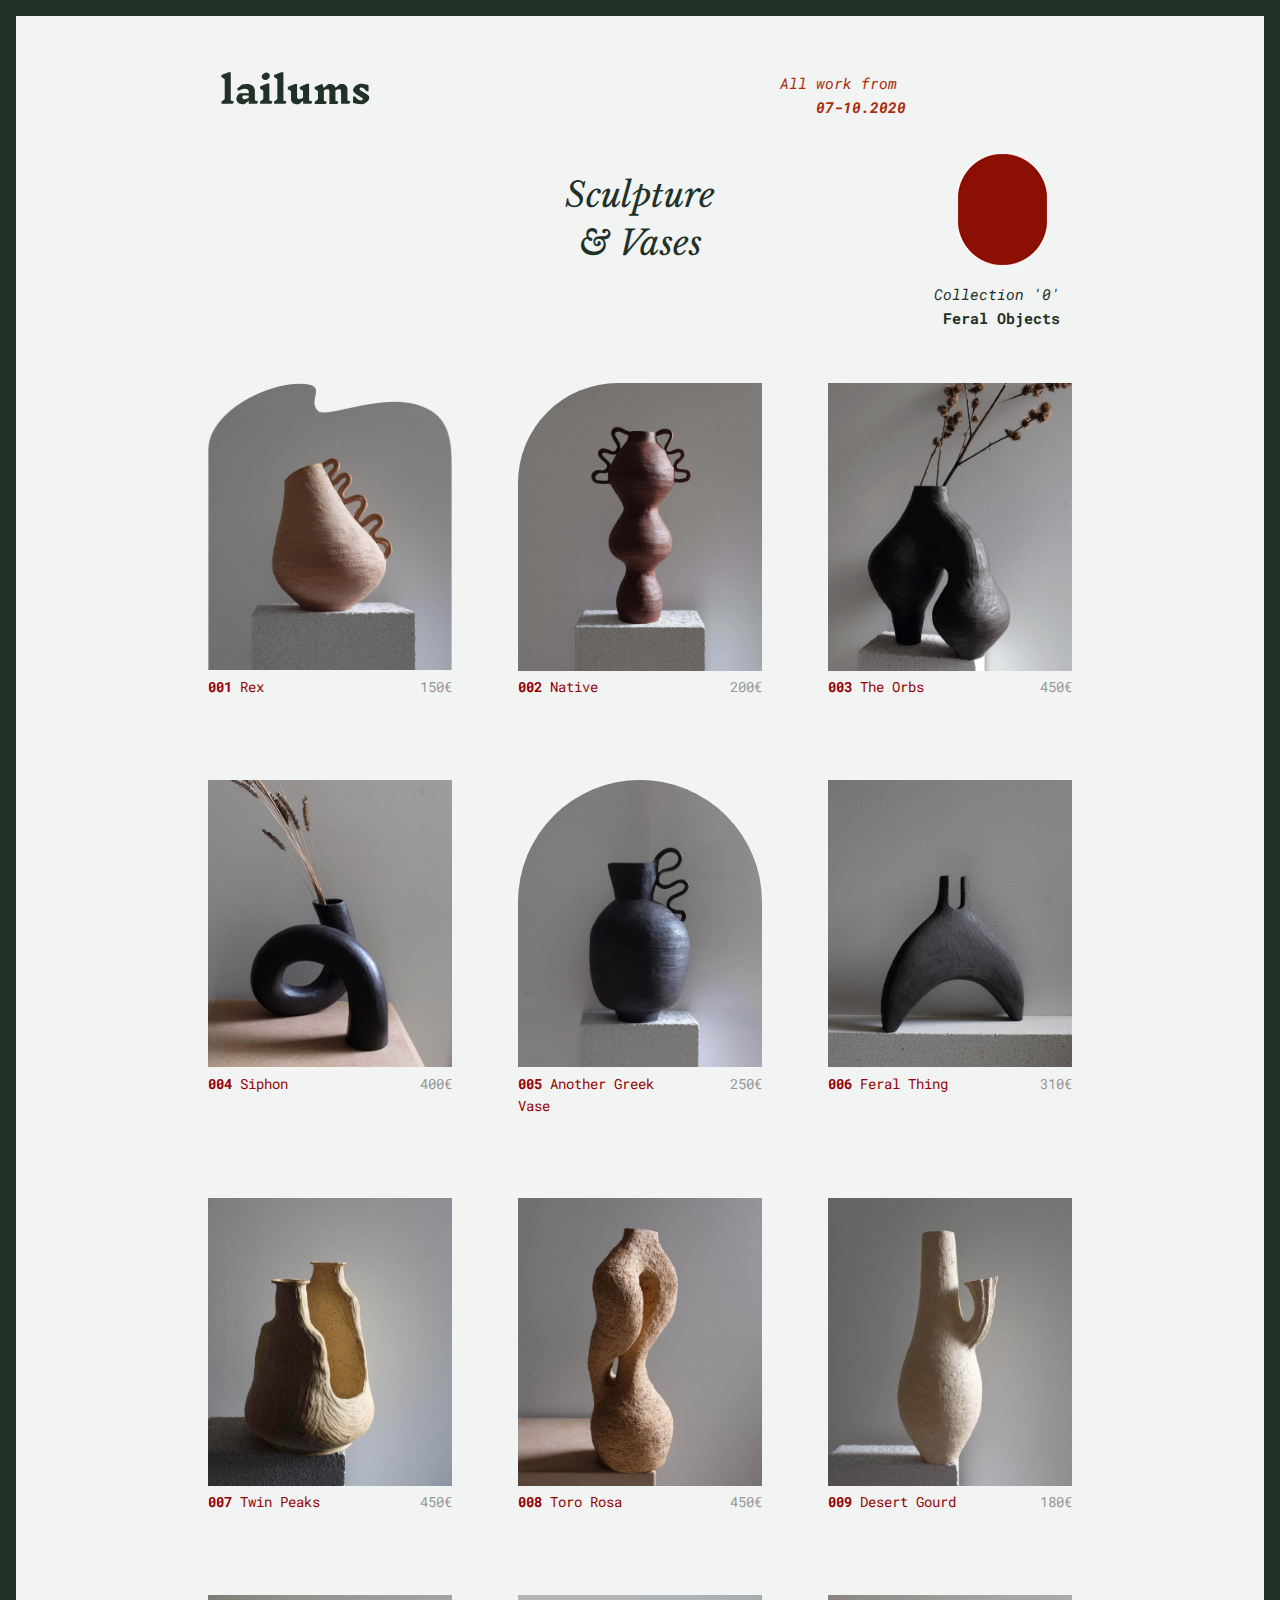
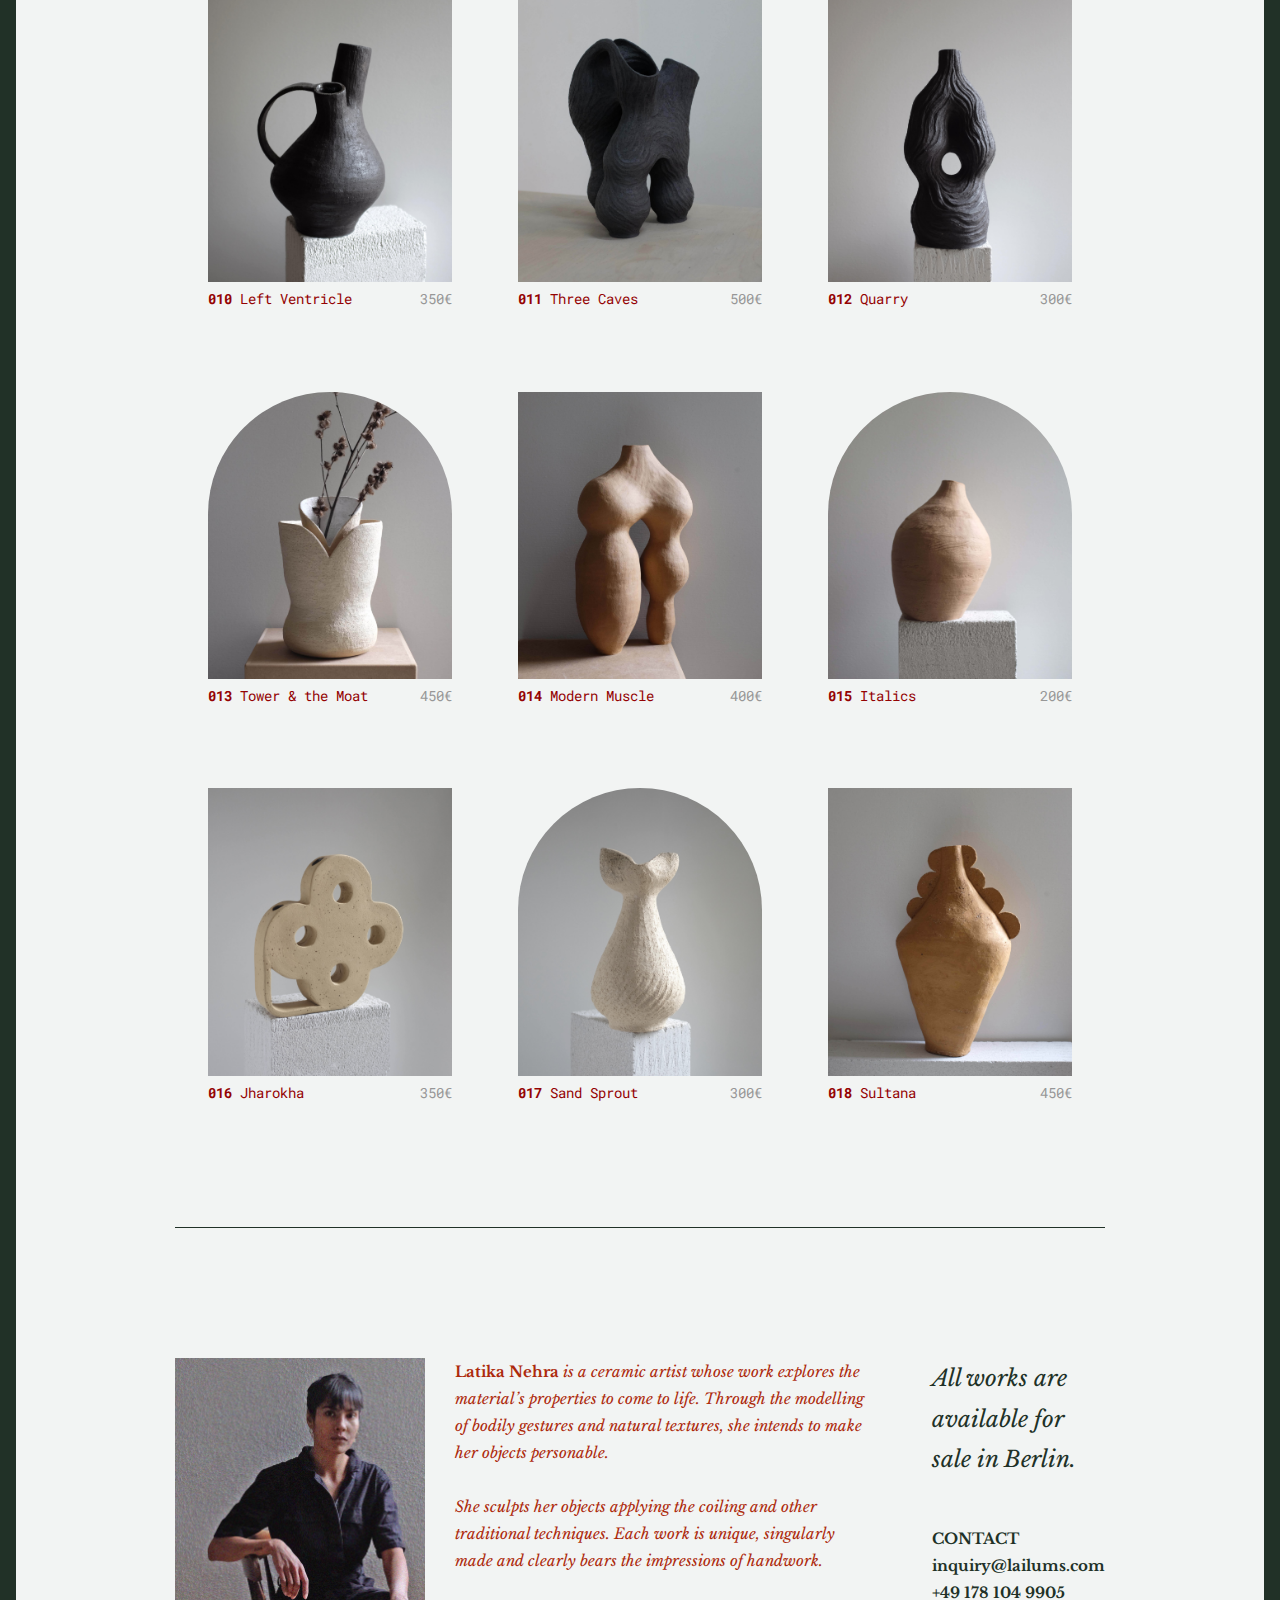
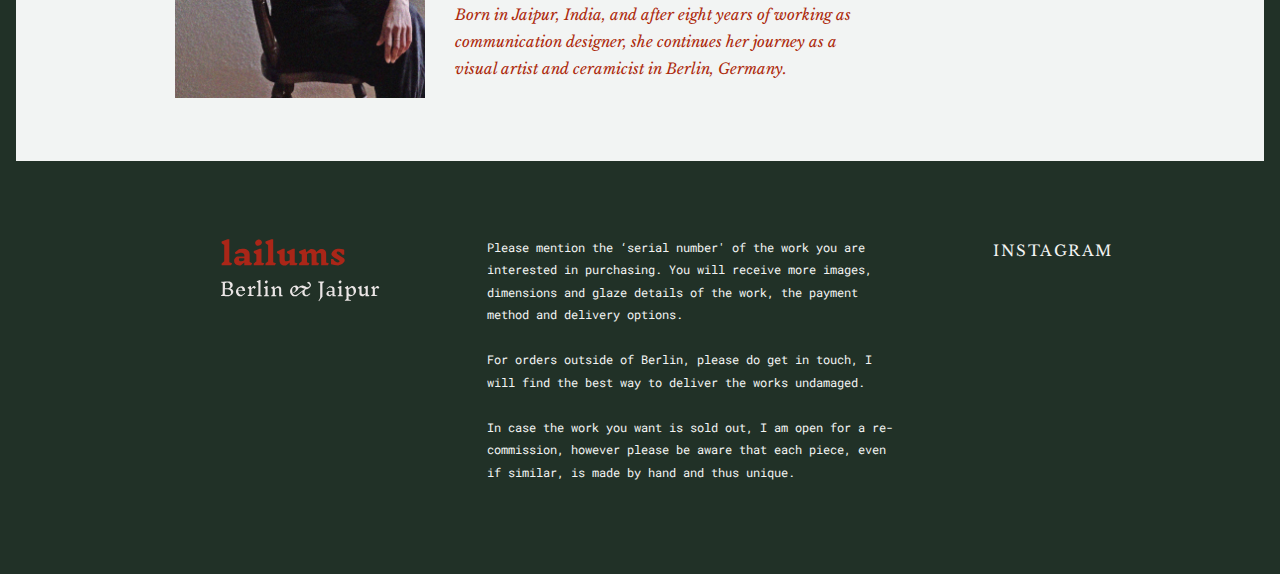
==== home.html @ a03e81b4 "Get new page structure and CSS" ====
<!DOCTYPE html>
<html>
<head>

    <title>&#167;&#167; lailums &#167;&#167;</title>
	<meta charset="utf-8">
  <meta name="viewport" content="width=device-width, initial-scale=1" />

  <link href="https://fonts.googleapis.com/css2?family=Libre+Baskerville:ital,wght@0,400;0,700;1,400&family=Roboto+Mono:ital,wght@0,400;0,600;1,400;1,600&display=swap" rel="stylesheet">
  <!--<link href="https://fonts.googleapis.com/css2?family=IBM+Plex+Mono:ital,wght@0,300;0,400;0,600;1,400&family=IBM+Plex+Sans:ital,wght@0,300;0,400;0,600;1,400;1,600&display=swap" rel="stylesheet">-->

	<link rel="stylesheet" type="text/css" href="css/reset.css">
	<link rel="stylesheet" type="text/css" href="css/variables.css">
  <link rel="stylesheet" type="text/css" href="css/style.css">
  <link rel="stylesheet" type="text/css" href="css/modal.css">

  <script type="text/javascript" src="js/default.js"></script>
  <link rel="icon" type="image/png" href="img/favicon.png">

</head>
<body>
  
<div id="wrapper">
  <div id="header">
    <div id="logo">
      <img src='img/logo.svg' style="width: 10rem;"/>
    </div>
    <div id="title">
      Sculpture<br>& Vases
    </div>
    <div id="description">
      <i>All work from<br><b>&ensp;&ensp;&ensp;&ensp;07-10.2020</b></i>
      <div id="description-note">
        <img src='img/bindi1.gif' /><br>
        <i>Collection '0'</i><br><b>Feral Objects</b>
      </div>
    </div>
  </div>

  <div id="main">

    <div class="vase" onclick="openLightbox('Lightbox1');toSlide(1)" alt="vase-001">
      <svg width='244px' height = '287px' viewBox= "0 0 244px 342px">
        <defs>
          <mask id = "wave">
            <image width='244px' height = '342px' xlink:href="img/curve-box.png"/>
          </mask> 
        </defs>
        <image mask="url(#wave)" width='244px' height = '287px' xlink:href="img/V1.jpg"/>
      </svg>
      <div class="vase description">
        <div class="vase title"><b>001</b> Rex</div>
        <div class="vase price">150€</div>
      </div>
    </div>

    <div class="vase roundedLeft">
      <img src='img/V2.jpg' alt="vase-002"/>
      <div class="vase description">
        <div class="vase title"><b>002</b> Native</div>
        <div class="vase price">200€</div>
      </div>
    </div>

    <div class="vase" alt="vase-003">
      <img src='img/V3.jpg' alt="vase-003"/>
      <div class="vase description">
        <div class="vase title"><b>003</b> The Orbs</div>
        <div class="vase price">450€</div>
      </div>
    </div>

    <div class="vase">
      <img src='img/V4.jpg' alt="vase-004"/>
      <div class="vase description">
        <div class="vase title"><b>004</b> Siphon</div>
        <div class="vase price">400€</div>
      </div>
    </div>

    <div class="vase roundedTop">
      <img src='img/V5.jpg' alt="vase-005"/>
      <div class="vase description">
        <div class="vase title"><b>005</b> Another Greek Vase</div>
        <div class="vase price">250€</div>
      </div>
    </div>

    <div class="vase">
      <img src='img/V6.jpg' alt="vase-006"/>
      <div class="vase description">
        <div class="vase title"><b>006</b> Feral Thing</div>
        <div class="vase price">310€</div>
      </div>
    </div>

    <div class="vase">
      <img src='img/V7.jpg' alt="vase-007"/>
      <div class="vase description">
        <div class="vase title"><b>007</b> Twin Peaks</div>
        <div class="vase price">450€</div>
      </div>
    </div>

    <div class="vase">
      <img src='img/V8.jpg' alt="vase-008"/>
      <div class="vase description">
        <div class="vase title"><b>008</b> Toro Rosa</div>
        <div class="vase price">450€</div>
      </div>
    </div>

    <div class="vase">
      <img src='img/V9.jpg' alt="vase-009"/>
      <div class="vase description">
        <div class="vase title"><b>009</b> Desert Gourd</div>
        <div class="vase price">180€</div>
      </div>
    </div>

    <div class="vase">
      <img src='img/V10.jpg' alt="vase-010"/>
      <div class="vase description">
        <div class="vase title"><b>010</b> Left Ventricle</div>
        <div class="vase price">350€</div>
      </div>
    </div>

    <div class="vase">
      <img src='img/V11.jpg' alt="vase-011"/>
      <div class="vase description">
        <div class="vase title"><b>011</b> Three Caves</div>
        <div class="vase price">500€</div>
      </div>
    </div>

    <div class="vase">
      <img src='img/V12.jpg' alt="vase-012"/>
      <div class="vase description">
        <div class="vase title"><b>012</b> Quarry</div>
        <div class="vase price">300€</div>
      </div>
    </div>

    <div class="vase roundedTop">
      <img src='img/V13.jpg' alt="vase-013"/>
      <div class="vase description">
        <div class="vase title"><b>013</b> Tower & the Moat</div>
        <div class="vase price">450€</div>
      </div>
    </div>

    <div class="vase">
      <img src='img/V14.jpg' alt="vase-014"/>
      <div class="vase description">
        <div class="vase title"><b>014</b> Modern Muscle</div>
        <div class="vase price">400€</div>
      </div>
    </div>

    <div class="vase roundedTop">
      <img src='img/V15.jpg' alt="vase-015"/>
      <div class="vase description">
        <div class="vase title"><b>015</b> Italics</div>
        <div class="vase price">200€</div>
      </div>
    </div>

    <div class="vase">
      <img src='img/V16.jpg' alt="vase-016"/>
      <div class="vase description">
        <div class="vase title"><b>016</b> Jharokha</div>
        <div class="vase price">350€</div>
      </div>
    </div>

    <div class="vase roundedTop">
      <img src='img/V17.jpg' alt="vase-017"/>
      <div class="vase description">
        <div class="vase title"><b>017</b> Sand Sprout</div>
        <div class="vase price">300€</div>
      </div>
    </div>

    <div class="vase">
      <img src='img/V18.jpg' alt="vase-018"/>
      <div class="vase description">
        <div class="vase title"><b>018</b> Sultana</div>
        <div class="vase price">450€</div>
      </div>
    </div>


  </div>

  <div id="footer">
    <div id="artistImage">
      <img src="img/Portrait-lailums.jpg" width="100%"/>
    </div>
    <div id="artistInfo">
      <b> Latika Nehra</b> <i> is a ceramic artist whose work explores the material’s properties to come to life. Through the modelling of bodily gestures and natural textures, she intends to make her objects personable. <br> 

        <br>She sculpts her objects applying the coiling and other traditional techniques. Each work is unique, singularly made and clearly bears the impressions of handwork. </br>
        
        <br>Born in Jaipur, India, and after eight years of working as communication designer, she continues her journey as a visual artist and ceramicist in Berlin, Germany. </br>
        
         </i>
    </div>
    <div id="Contact">
      <i>All works are available for sale in Berlin.</i>
      <div id="email">
        CONTACT<br>inquiry@lailums.com<br>+49 178 104 9905
      </div>
    </div>
  </div>

  <div id="Lightbox1" class="modal">
    <div class="close pointer" onclick="closeLightbox('Lightbox1')">&#8225;</div>
    <div class="modal-content">
      <div class="slide">
          <img src="img/vase-001.jpg" class="image-slide" />
      </div>
      <div class="slide">
          <img src="img/vase-001-01.jpg" class="image-slide" />
      </div>    
      <div class="slide">
          <img src="img/vase-001-02.jpg" class="image-slide"/>
      </div>
      <a class="previous" onclick="changeSlide(-1)">&#x2190;</a>
      <a class="next" onclick="changeSlide(1)">&#8594;</a>
      vase no.2108
    </div>
  </div>

  <!--
  <div id="Lightbox2" class="modal">
    <div class="close pointer" onclick="closeLightbox('Lightbox2')">&times;</div>
    <div class="modal-content">
      <div class="slide">
          <img src="img/vase-002.jpg" class="image-slide" />
      </div>
      <div class="slide">
          <img src="img/vase-001-01.jpg" class="image-slide" />
      </div>    
      <div class="slide">
          <img src="img/vase-001-02.jpg" class="image-slide"/>
      </div>
      <a class="previous" onclick="changeSlide(-1)">&#x2190;</a>
      <a class="next" onclick="changeSlide(1)">&#8594;</a>
      the orb
    </div>
  </div>
  -->

</div>

<div id="base">
  <div id="base-logo">
    <img src='img/logo-red.svg' style="width: 11rem;"/><br><br>

  </div>

  <div id="base-note">
     Please mention the ‘serial number' of the work you are interested in purchasing.  You will receive more images, dimensions and glaze details of the work, the payment method and delivery options. </br>

    <br>For orders outside of Berlin, please do get in touch, I will find the best way to deliver the works undamaged.<br>

    <br> In case the work you want is sold out, I am open for a re-commission, however please be aware that each piece, even if similar, is made by hand and thus unique.</br>
  </div>

  <div id="base-social">
    <a href="https://www.instagram.com/lailummake/">INSTAGRAM</a><br>
    
  </div>
  
</div>

</body>
</html>
---- css/variables.css ----
:root {

  /* fonts */
  --font-family:  'Libre Baskerville', serif;;
  --font-family-mono:  'Roboto Mono', monospace;;

  --color-white: #FFF;
  --color-black: #131313;

  --color-highlight: #00F;

  --color-font: var(--color-black);
  --color-bg:   var(--color-white);

}

/*@media (prefers-color-scheme: dark) {
  :root {
    --color-font:        #eee;

    --color-bg:          #232429;
    --color-highlight:   #f0f;
  }
}*/
---- css/style.css ----
* {
  position: relative;
  box-sizing: border-box;
}

html, body {
  font-family: var(--font-family);
  color: var(--color-font);
  background: var(--color-bg);

  font-size: 15px;
  line-height: 1.6;
  background-color: #F2F4F3;
  border: solid 8px #213127;
  box-sizing: border-box;
}

#wrapper {
  padding: 1rem;
  width: 100%;
  max-width: 960px;
  margin: 40px auto;
}

#cover {
  padding: 2rem;
  width: 100%;
  max-width: 960px;
  margin: 40px auto;
  border: solid 8px #AD2A0C;
}

#header {
  /*background: #00F;*/
  display: flex;
  margin-bottom: 20px;
}
#logo {
  /*background: #0F0;*/
  flex: 1;
  padding-left: 3rem;
}
#title {
  /*background: #0FF;*/
  flex: 1;
  padding-top: 100px;
  text-align: center;
  font-size: 2.3rem;
  line-height: 1.4;
  font-style: italic;
  color: #213127;
}

#description {
  /*background: #F00;*/
  flex: 1;
  text-align: left;
  font-family: var(--font-family-mono);
  color: #AD2A0C;
  padding-right: 3rem;
}

#description-note {
  padding-top: 20px;
  text-align: right;
  color: #213127;
  font-style: normal;
}

#main {
  width: 100%;
  /*color: #ccc;*/
  display: flex;
  flex-wrap: wrap;
}

.vase {
  /*background: #0FF;*/
  width: 33.333%;
  padding: 2.2rem;
  margin-bottom: 1rem;
  font-family: var(--font-family-mono) ;
  font-size: .9rem;
  color: #7B7F80;
}

.vase img {
  width: 100%;
}

.vase img:hover {
  border: solid 3px #AD2A0C;
}

.vase.roundedTop img {
  border-radius: 1000px 1000px 0px 0px;
}
.vase.roundedLeft img {
  border-radius: 100px 0 0px 0px;
}

.vase.description {
  display: flex;
  width: 100%;
  padding: 0rem;
  margin-bottom: 0rem;
  /*background: #00F;*/
}

.vase.title {
  flex: 2;
  /*background: #F00;*/
  color: #940303;
  text-align: left;
  padding: 0rem;
  margin-bottom: 0rem;
}

.vase.price {
  flex: 1;
  /*background: #0F0;*/
  color: #979797;

  text-align: right;
  padding: 0rem;
  margin-bottom: 0rem;
}

#footer {
  /*background: aqua;*/
  display: flex;
  border-top:solid 1px #213127;
  padding-top: 130px;
  margin-top: 75px;
  line-height: 1.8;
  max-width: 1366px;
}

#artistImage {
  /*background: #0F0;*/
  flex: 1.2;
  stroke: #AD2A0C;
  stroke-width: 1px;
  padding-right: 2rem;
}

#artistInfo {
  /*background: aqua;*/
  flex: 2;
  color: #AD2A0C;
  padding-left: 0rem;
  padding-right: 4rem;
}

#Contact {
  /*background: #F00;*/
  flex: .8;
  font-size: 1.5rem;
  font-style: italic;
  color: #213127;
}

#email {
  font-size: 1rem;
  padding-top: 3rem;
  font-style: normal;
  font-weight: bold;
}

#base {
  background: #213127;
  display: flex;
  color: #F2F4F3;
  padding: 5rem 0rem;
  margin: 0px auto;
  line-height: 1.5rem;
}

#base-logo {
  /*background:#0F0;*/
  flex: 1;
  padding-left: 16%;
  font-size: 1.4rem;
}

#base-note {
  /*background:#F00;*/
  flex: 1.5;
  font-family: var(--font-family-mono);
  font-size: 0.8rem;
  max-width: 500px;
}

#base-social {
  /*background:#00F;*/
  flex: 1;
  font-size: 1rem;
  padding-left: 8%;
  line-height: 2;
}

a {
  letter-spacing: .1rem;
  color: #F2F4F3;
  text-decoration: none;
}


@media (max-width: 1080px) {
  .vase {
    width: 50%;
  }

  #artistImage {
    padding-right: 0rem;
  }
  
  #artistInfo {
    padding-right: 2rem;
  }
  
  #Contact {
    font-size: 1.2rem;
  }

  #base {
    width: 100%;
    padding: 4rem 2%;
  }

  #base-logo {
    /*background:#0F0;*/
    padding-left: 0rem;
    font-size: 1.2rem;
  }

  #base-note {
    /*background:#F00;*/
    padding-top: 0px;
  }

  #base-social {
    padding-top: 0px;
    padding-left: 4rem;
  }
}

@media (max-width: 768px) {
  #header {
    flex-direction: column;
  } 
  #title {
    display: none;
  }
  #description {
    padding-left: 3rem;
    padding-top: 1rem;
  }

  #description-note {
    padding-top: 0px;
  }

  .vase {
    width: 50%;
  }
  #footer {
    flex-direction: column;
    padding: 4rem 2%;
  } 
  #Contact {
    text-align: left;
    padding-top: 20px;
    font-size: 1.4rem;
  }

  #artistImage {
    margin-bottom: 40px;
    max-width: 500px;
    align-content: center;
  }

  #artistInfo {
    /*background: aqua;*/
    padding-right: 0rem;
    font-size: 1rem;
  }

  #base {
    flex-direction: column;
    padding: 5rem 5%;
  }

  #base-logo {
    /*background:#0F0;*/
    padding-left: 0rem;
    font-size: 1.2rem;
  }

  #base-note {
    /*background:#F00;*/
    padding-top: 30px;
  }

  #base-social {
    padding-top: 30px;
    padding-left: 0rem;
  }
}

@media (max-width: 600px) {
  html, body {
    border: solid 2px #213127;
  }

  #logo {
    /*background: #0F0;*/
    flex: 1;
    padding-left: 1rem;
  }

  #description {
    padding-right: 1rem;
  }

  .vase {
    width: 100%;
    padding: 0.5rem;
  }
  #artistImage {
    margin-bottom: 40px;
    max-width: 250px;
    align-content: center;
  }

  #artistInfo {
    /*background: aqua;*/
    padding-right: 0rem;
  }

  #base {
    padding: 2rem 5%;
  }

  #base-logo {
    /*background:#0F0;*/
    padding-left: 0rem;
    font-size: 1.2rem;
  }

  #base-note {
    /*background:#F00;*/
    padding-top: 30px;
  }

  #base-social {
    padding-top: 30px;
    padding-left: 0rem;
  }
}
---- css/modal.css ----
*, *:before, *:after {
  box-sizing: inherit;
}

body {
  margin: ;
}
   
.modal {
  display: none;
  position: fixed;
  z-index: 1;
  align-content: center;
  padding: 2%;
  left: 0;
  top: 0;
  width: 100%;
  height: 100%;
  overflow: auto;
  background-color:rgba(242,244,243,0.95);
}

.modal-content {
  position: relative;
  display: flex;
  flex-direction: column;
  justify-content: center;
  margin: auto;
  padding: 0 0 0 0;
  width: 100%;
  max-width: 700px;
  font-family: var(--font-family-mono);
  color: #7B7F80;
}

.slide {
  display: none;
}

.image-slide {
  width: 100%;
  border: solid 4px #AD2A0C;
}

.modal-preview {
  width: 100%;
}

/* You want the previews a little transparent to show that they are "inactive". 
   You then add an .active or :hover class to animate the selections for your user when
   they interact with your controls and clickable content.
 */

.close {
  color:#213127;
  position: absolute;
  z-index: 2;
  top: 0;
  right: 30px;
  font-size: 60px;
  font-weight: normal;
}

.close:hover,
.close:focus {
  color: #213127b2;
  text-decoration: none;
  cursor: pointer;
}

.previous,
.next {
  cursor: pointer;
  position: absolute;
  top: 50%;
  width: auto;
  padding: 20px;
  margin-top: -50px;
  color: #213127;
  font-weight: normal;
  font-size: 36px;
  /*transition: .5s ease;*/
  /*border-radius: 0 3px 3px 0;*/
  user-select: none;
  -webkit-user-select: none;
}

.next {
  right: 0;
  border-radius: 3px 0 0 3px;
}

.previous:hover,
.next:hover {
    color: #3d5a48;
}
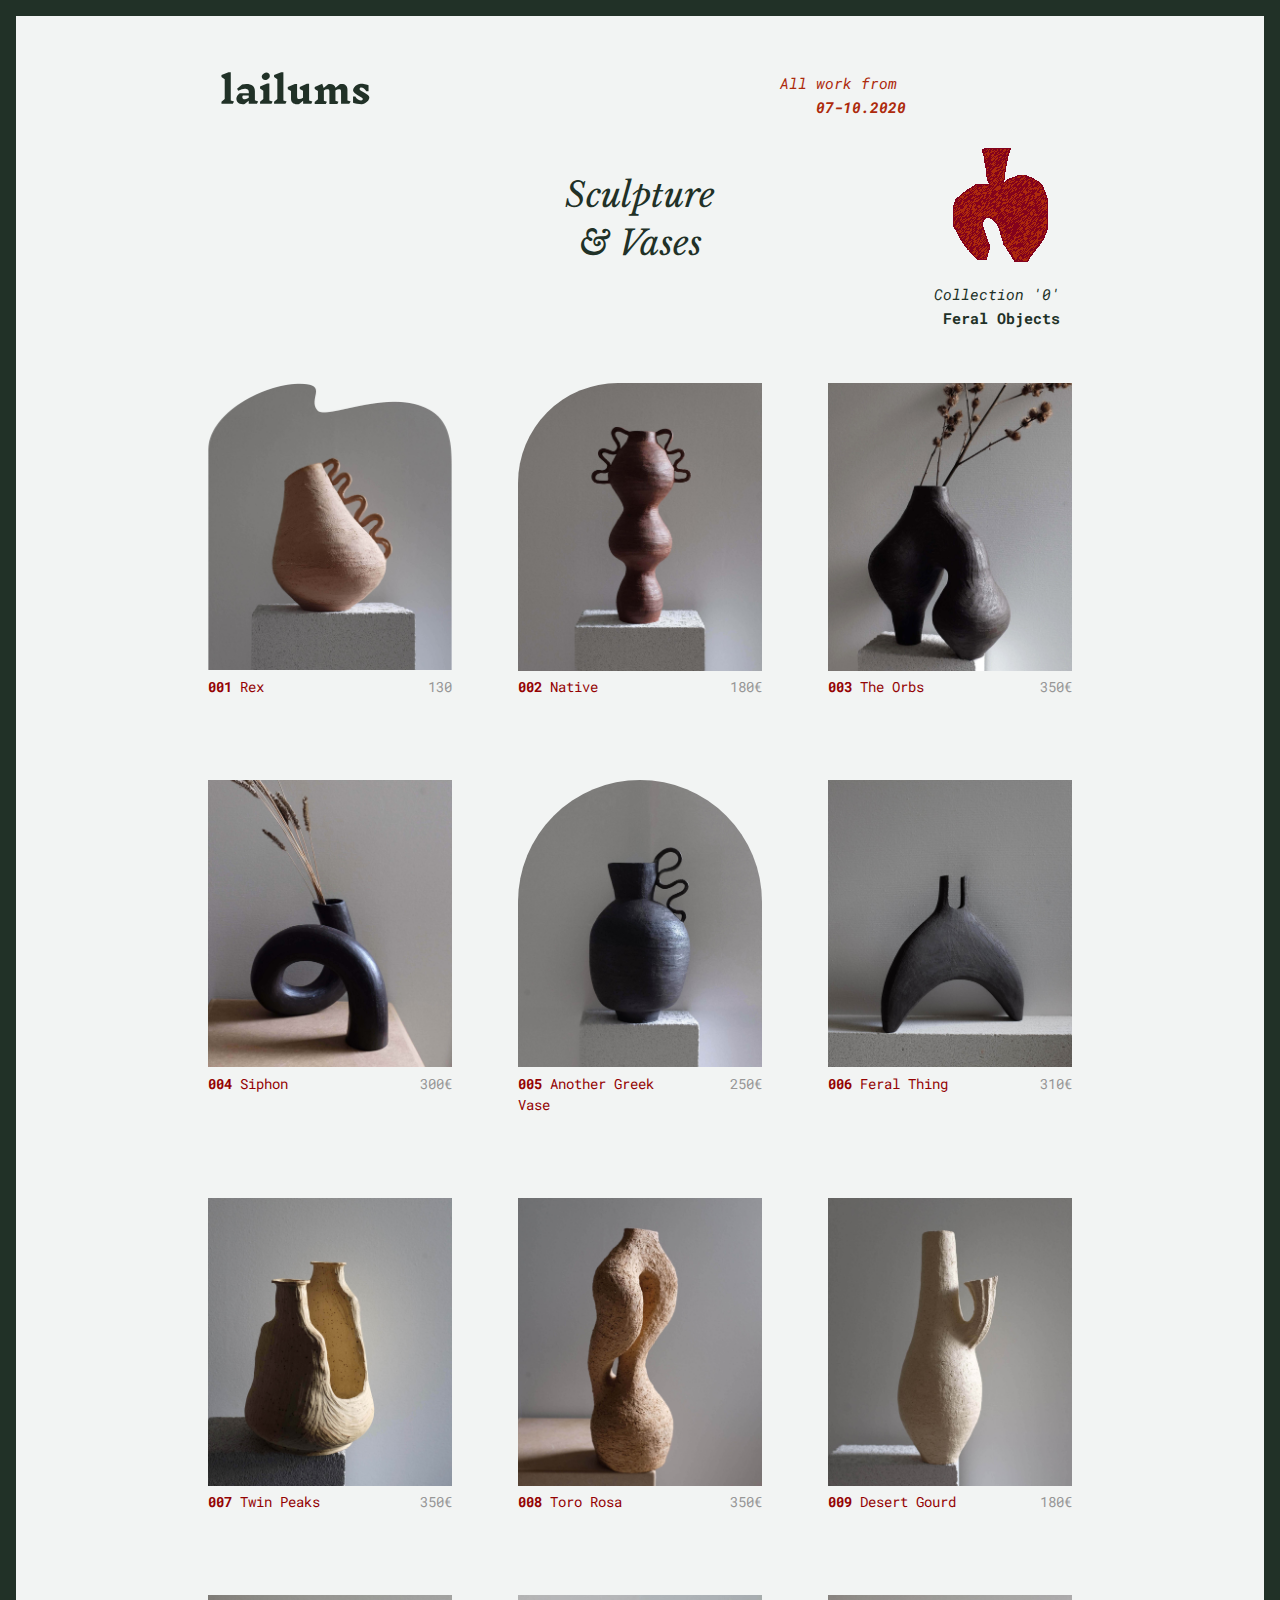
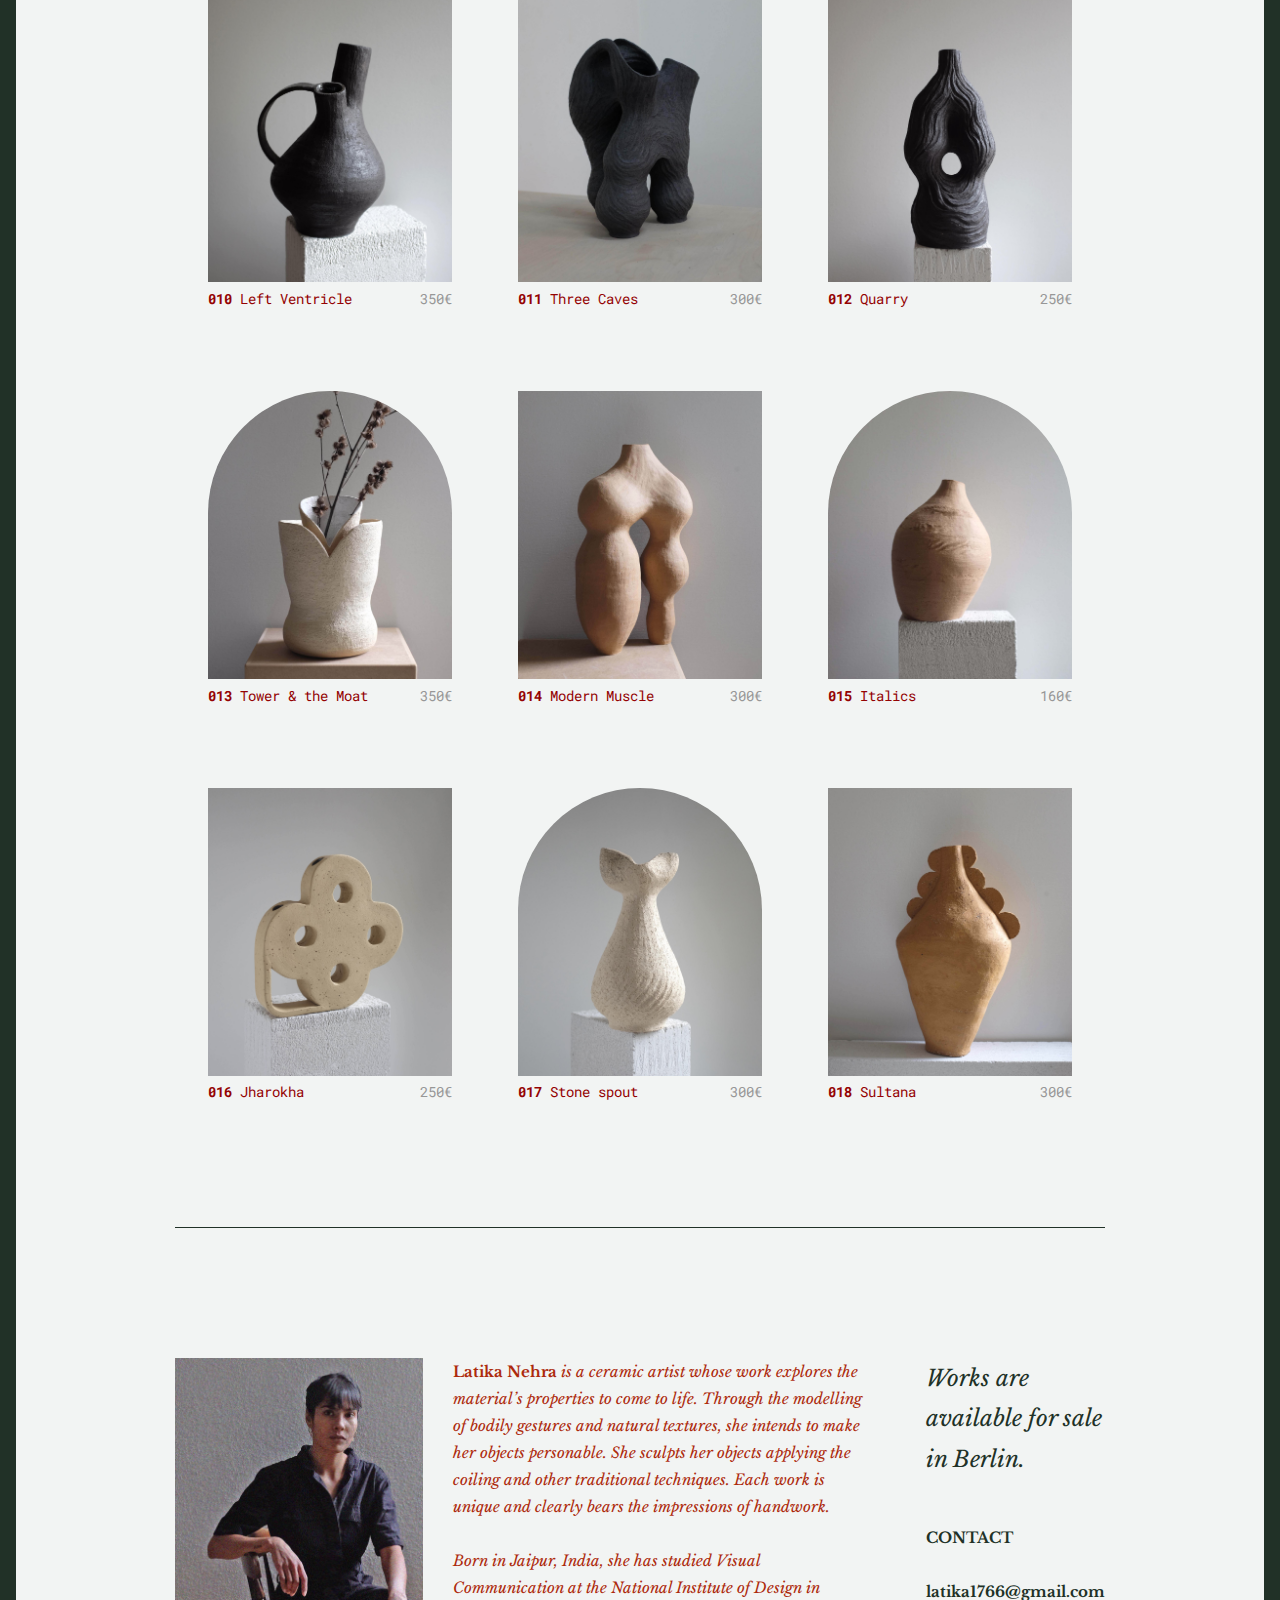
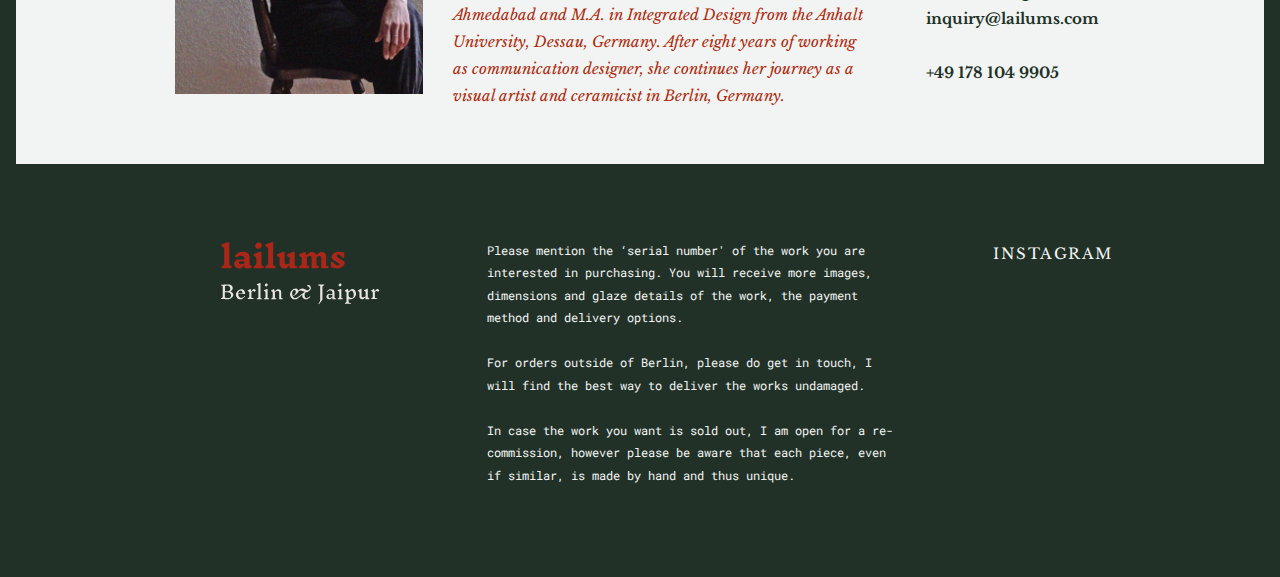
==== commit b0fa8fc6: "Update home.html" ====
--- a/home.html
+++ b/home.html
@@ -2,7 +2,7 @@
 <html>
 <head>
 
-    <title>&#167;&#167; lailums &#167;&#167;</title>
+  <title>&#167;&#167; lailums &#167;&#167;</title>
 	<meta charset="utf-8">
   <meta name="viewport" content="width=device-width, initial-scale=1" />
 
@@ -39,7 +39,8 @@
 
   <div id="main">
 
-    <div class="vase" onclick="openLightbox('Lightbox1');toSlide(1)" alt="vase-001">
+    <div class="vase">
+      <a href="#vase-001">
       <svg width='244px' height = '287px' viewBox= "0 0 244px 342px">
         <defs>
           <mask id = "wave">
@@ -48,38 +49,44 @@
         </defs>
         <image mask="url(#wave)" width='244px' height = '287px' xlink:href="img/V1.jpg"/>
       </svg>
+    </a>
+    <a href="#_" class="lightbox" id="vase-001"><img src="img/V1.jpg"></a>
       <div class="vase description">
         <div class="vase title"><b>001</b> Rex</div>
-        <div class="vase price">150€</div>
+        <div class="vase price">130</div>
       </div>
     </div>
 
     <div class="vase roundedLeft">
-      <img src='img/V2.jpg' alt="vase-002"/>
-      <div class="vase description">
-        <div class="vase title"><b>002</b> Native</div>
-        <div class="vase price">200€</div>
-      </div>
-    </div>
-
-    <div class="vase" alt="vase-003">
-      <img src='img/V3.jpg' alt="vase-003"/>
+      <a href="#vase-002"><img src='img/V2.jpg' alt="vase-002"/></a>
+      <a href="#_" class="lightbox" id="vase-002"><img src="img/V2.jpg"></a>
+        <div class="vase description">
+          <div class="vase title"><b>002</b> Native</div>
+          <div class="vase price">180€</div>
+        </div>
+    </div>
+
+    <div class="vase">
+      <a href="#vase-003"><img src='img/V3.jpg' alt="vase-003"/></a>
+      <a href="#_" class="lightbox" id="vase-003"><img src="img/V3.jpg"></a>
       <div class="vase description">
         <div class="vase title"><b>003</b> The Orbs</div>
-        <div class="vase price">450€</div>
-      </div>
-    </div>
-
-    <div class="vase">
-      <img src='img/V4.jpg' alt="vase-004"/>
+        <div class="vase price">350€</div>
+      </div>
+    </div>
+
+    <div class="vase">
+      <a href="#vase-004"><img src='img/V4.jpg' alt="vase-004"/></a>
+      <a href="#_" class="lightbox" id="vase-004"><img src="img/V4.jpg"></a>
       <div class="vase description">
         <div class="vase title"><b>004</b> Siphon</div>
-        <div class="vase price">400€</div>
+        <div class="vase price">300€</div>
       </div>
     </div>
 
     <div class="vase roundedTop">
-      <img src='img/V5.jpg' alt="vase-005"/>
+      <a href="#vase-005"><img src='img/V5.jpg' alt="vase-005"/></a>
+      <a href="#_" class="lightbox" id="vase-005"><img src="img/V5.jpg"></a>
       <div class="vase description">
         <div class="vase title"><b>005</b> Another Greek Vase</div>
         <div class="vase price">250€</div>
@@ -87,7 +94,8 @@
     </div>
 
     <div class="vase">
-      <img src='img/V6.jpg' alt="vase-006"/>
+      <a href="#vase-006"><img src='img/V6.jpg' alt="vase-006"/></a>
+      <a href="#_" class="lightbox" id="vase-006"><img src="img/V6.jpg"></a>
       <div class="vase description">
         <div class="vase title"><b>006</b> Feral Thing</div>
         <div class="vase price">310€</div>
@@ -95,23 +103,26 @@
     </div>
 
     <div class="vase">
-      <img src='img/V7.jpg' alt="vase-007"/>
+      <a href="#vase-007"><img src='img/V7.jpg' alt="vase-007"/></a>
+      <a href="#_" class="lightbox" id="vase-007"><img src="img/V7.jpg"></a>
       <div class="vase description">
         <div class="vase title"><b>007</b> Twin Peaks</div>
-        <div class="vase price">450€</div>
-      </div>
-    </div>
-
-    <div class="vase">
-      <img src='img/V8.jpg' alt="vase-008"/>
+        <div class="vase price">350€</div>
+      </div>
+    </div>
+
+    <div class="vase">
+      <a href="#vase-008"><img src='img/V8.jpg' alt="vase-008"/></a>
+      <a href="#_" class="lightbox" id="vase-008"><img src="img/V8.jpg"></a>
       <div class="vase description">
         <div class="vase title"><b>008</b> Toro Rosa</div>
-        <div class="vase price">450€</div>
-      </div>
-    </div>
-
-    <div class="vase">
-      <img src='img/V9.jpg' alt="vase-009"/>
+        <div class="vase price">350€</div>
+      </div>
+    </div>
+
+    <div class="vase">
+      <a href="#vase-009"><img src='img/V9.jpg' alt="vase-009"/></a>
+      <a href="#_" class="lightbox" id="vase-009"><img src="img/V9.jpg"></a>
       <div class="vase description">
         <div class="vase title"><b>009</b> Desert Gourd</div>
         <div class="vase price">180€</div>
@@ -119,7 +130,8 @@
     </div>
 
     <div class="vase">
-      <img src='img/V10.jpg' alt="vase-010"/>
+      <a href="#vase-010"><img src='img/V10.jpg' alt="vase-010"/></a>
+      <a href="#_" class="lightbox" id="vase-010"><img src="img/V10.jpg"></a>
       <div class="vase description">
         <div class="vase title"><b>010</b> Left Ventricle</div>
         <div class="vase price">350€</div>
@@ -127,66 +139,74 @@
     </div>
 
     <div class="vase">
-      <img src='img/V11.jpg' alt="vase-011"/>
+      <a href="#vase-011"><img src='img/V11.jpg' alt="vase-011"/></a>
+      <a href="#_" class="lightbox" id="vase-011"><img src="img/V11.jpg"></a>
       <div class="vase description">
         <div class="vase title"><b>011</b> Three Caves</div>
-        <div class="vase price">500€</div>
-      </div>
-    </div>
-
-    <div class="vase">
-      <img src='img/V12.jpg' alt="vase-012"/>
+        <div class="vase price">300€</div>
+      </div>
+    </div>
+
+    <div class="vase">
+      <a href="#vase-012"><img src='img/V12.jpg' alt="vase-012"/></a>
+      <a href="#_" class="lightbox" id="vase-012"><img src="img/V12.jpg"></a>
       <div class="vase description">
         <div class="vase title"><b>012</b> Quarry</div>
-        <div class="vase price">300€</div>
+        <div class="vase price">250€</div>
       </div>
     </div>
 
     <div class="vase roundedTop">
-      <img src='img/V13.jpg' alt="vase-013"/>
+      <a href="#vase-013"><img src='img/V13.jpg' alt="vase-013"/></a>
+      <a href="#_" class="lightbox" id="vase-013"><img src="img/V13.jpg"></a>
       <div class="vase description">
         <div class="vase title"><b>013</b> Tower & the Moat</div>
-        <div class="vase price">450€</div>
-      </div>
-    </div>
-
-    <div class="vase">
-      <img src='img/V14.jpg' alt="vase-014"/>
+        <div class="vase price">350€</div>
+      </div>
+    </div>
+
+    <div class="vase">
+      <a href="#vase-014"><img src='img/V14.jpg' alt="vase-014"/></a>
+      <a href="#_" class="lightbox" id="vase-014"><img src="img/V14.jpg"></a>
       <div class="vase description">
         <div class="vase title"><b>014</b> Modern Muscle</div>
-        <div class="vase price">400€</div>
+        <div class="vase price">300€</div>
       </div>
     </div>
 
     <div class="vase roundedTop">
-      <img src='img/V15.jpg' alt="vase-015"/>
+      <a href="#vase-015"><img src='img/V15.jpg' alt="vase-015"/></a>
+      <a href="#_" class="lightbox" id="vase-015"><img src="img/V15.jpg"></a>
       <div class="vase description">
         <div class="vase title"><b>015</b> Italics</div>
-        <div class="vase price">200€</div>
-      </div>
-    </div>
-
-    <div class="vase">
-      <img src='img/V16.jpg' alt="vase-016"/>
+        <div class="vase price">160€</div>
+      </div>
+    </div>
+
+    <div class="vase">
+      <a href="#vase-016"><img src='img/V16.jpg' alt="vase-016"/></a>
+      <a href="#_" class="lightbox" id="vase-016"><img src="img/V16.jpg"></a>
       <div class="vase description">
         <div class="vase title"><b>016</b> Jharokha</div>
-        <div class="vase price">350€</div>
+        <div class="vase price">250€</div>
       </div>
     </div>
 
     <div class="vase roundedTop">
-      <img src='img/V17.jpg' alt="vase-017"/>
-      <div class="vase description">
-        <div class="vase title"><b>017</b> Sand Sprout</div>
-        <div class="vase price">300€</div>
-      </div>
-    </div>
-
-    <div class="vase">
-      <img src='img/V18.jpg' alt="vase-018"/>
+      <a href="#vase-017"><img src='img/V17.jpg' alt="vase-017"/></a>
+      <a href="#_" class="lightbox" id="vase-017"><img src="img/V17.jpg"></a>
+      <div class="vase description">
+        <div class="vase title"><b>017</b> Stone spout</div>
+        <div class="vase price">300€</div>
+      </div>
+    </div>
+
+    <div class="vase">
+      <a href="#vase-018"><img src='img/V18.jpg' alt="vase-018"/></a>
+      <a href="#_" class="lightbox" id="vase-018"><img src="img/V18.jpg"></a>
       <div class="vase description">
         <div class="vase title"><b>018</b> Sultana</div>
-        <div class="vase price">450€</div>
+        <div class="vase price">300€</div>
       </div>
     </div>
 
@@ -198,21 +218,35 @@
       <img src="img/Portrait-lailums.jpg" width="100%"/>
     </div>
     <div id="artistInfo">
-      <b> Latika Nehra</b> <i> is a ceramic artist whose work explores the material’s properties to come to life. Through the modelling of bodily gestures and natural textures, she intends to make her objects personable. <br> 
-
-        <br>She sculpts her objects applying the coiling and other traditional techniques. Each work is unique, singularly made and clearly bears the impressions of handwork. </br>
+      <b> Latika Nehra</b> <i> is a ceramic artist whose work explores the material’s properties to come to life. Through the modelling of bodily gestures and natural textures, she intends to make her objects personable. She sculpts her objects applying the coiling and other traditional techniques. Each work is unique and clearly bears the impressions of handwork. <br>
         
-        <br>Born in Jaipur, India, and after eight years of working as communication designer, she continues her journey as a visual artist and ceramicist in Berlin, Germany. </br>
+        <br>Born in Jaipur, India, she has studied Visual Communication at the National Institute of Design in Ahmedabad and M.A. in Integrated Design from the Anhalt University, Dessau, Germany. After eight years of working as communication designer, she continues her journey as a visual artist and ceramicist in Berlin, Germany. </br>
         
          </i>
     </div>
     <div id="Contact">
-      <i>All works are available for sale in Berlin.</i>
+      <i>Works are available for sale in Berlin.</i>
       <div id="email">
-        CONTACT<br>inquiry@lailums.com<br>+49 178 104 9905
-      </div>
-    </div>
-  </div>
+        CONTACT<br><br> latika1766@gmail.com <br>inquiry@lailums.com <br><br>  +49 178 104 9905
+      </div>
+    </div>
+  </div>
+
+   <!--
+  <div class="vase" onclick="openLightbox('Lightbox1');toSlide(1)" alt="vase-001">
+      <svg width='244px' height = '287px' viewBox= "0 0 244px 342px">
+        <defs>
+          <mask id = "wave">
+            <image width='244px' height = '342px' xlink:href="img/curve-box.png"/>
+          </mask> 
+        </defs>
+        <image mask="url(#wave)" width='244px' height = '287px' xlink:href="img/V1.jpg"/>
+      </svg>
+      <div class="vase description">
+        <div class="vase title"><b>001</b> Rex</div>
+        <div class="vase price">150€</div>
+      </div>
+    </div>
 
   <div id="Lightbox1" class="modal">
     <div class="close pointer" onclick="closeLightbox('Lightbox1')">&#8225;</div>
@@ -232,7 +266,7 @@
     </div>
   </div>
 
-  <!--
+ 
   <div id="Lightbox2" class="modal">
     <div class="close pointer" onclick="closeLightbox('Lightbox2')">&times;</div>
     <div class="modal-content">
--- a/css/style.css
+++ b/css/style.css
@@ -22,24 +22,18 @@
   margin: 40px auto;
 }
 
-#cover {
-  padding: 2rem;
-  width: 100%;
-  max-width: 960px;
-  margin: 40px auto;
-  border: solid 8px #AD2A0C;
-}
-
 #header {
   /*background: #00F;*/
   display: flex;
   margin-bottom: 20px;
 }
+
 #logo {
   /*background: #0F0;*/
   flex: 1;
   padding-left: 3rem;
 }
+
 #title {
   /*background: #0FF;*/
   flex: 1;
@@ -89,7 +83,9 @@
 }
 
 .vase img:hover {
-  border: solid 3px #AD2A0C;
+  /*width: 200%;
+  z-index: 1;*/
+  border: solid 2px #AD2A0C;
 }
 
 .vase.roundedTop img {
@@ -124,6 +120,34 @@
   text-align: right;
   padding: 0rem;
   margin-bottom: 0rem;
+}
+
+.lightbox {
+	display: none;
+	position: fixed;
+	z-index: 1;
+	width: 100%;
+	height: 100%;
+	top: 0;
+	left: 0;
+	background: rgba(242,244,243,0.9);
+}
+.lightbox img {
+  position: relative;
+  left: 50vh;
+	width: 720px;
+  height: 848px;
+  margin-top: 2rem;
+}
+
+.lightbox img:hover {
+  border: solid 0px #AD2A0C;
+}
+
+.lightbox:target {
+	outline: none;
+  display: block;
+  border-radius: none;
 }
 
 #footer {
@@ -205,10 +229,13 @@
   text-decoration: none;
 }
 
-
 @media (max-width: 1080px) {
   .vase {
     width: 50%;
+  }
+
+  .lightbox img {
+    left: 10vh;
   }
 
   #artistImage {
@@ -264,6 +291,17 @@
   .vase {
     width: 50%;
   }
+
+  .lightbox:target {
+    outline: none;
+    display: block;
+    border-radius: none;
+  }
+
+  .lightbox img {
+    left: 2vh;
+  }
+
   #footer {
     flex-direction: column;
     padding: 4rem 2%;
@@ -327,9 +365,16 @@
     width: 100%;
     padding: 0.5rem;
   }
+
+  .lightbox:target {
+    outline: none;
+    display: none;
+    border-radius: none;
+  }
+
   #artistImage {
     margin-bottom: 40px;
-    max-width: 250px;
+    max-width: 100%;
     align-content: center;
   }
 
